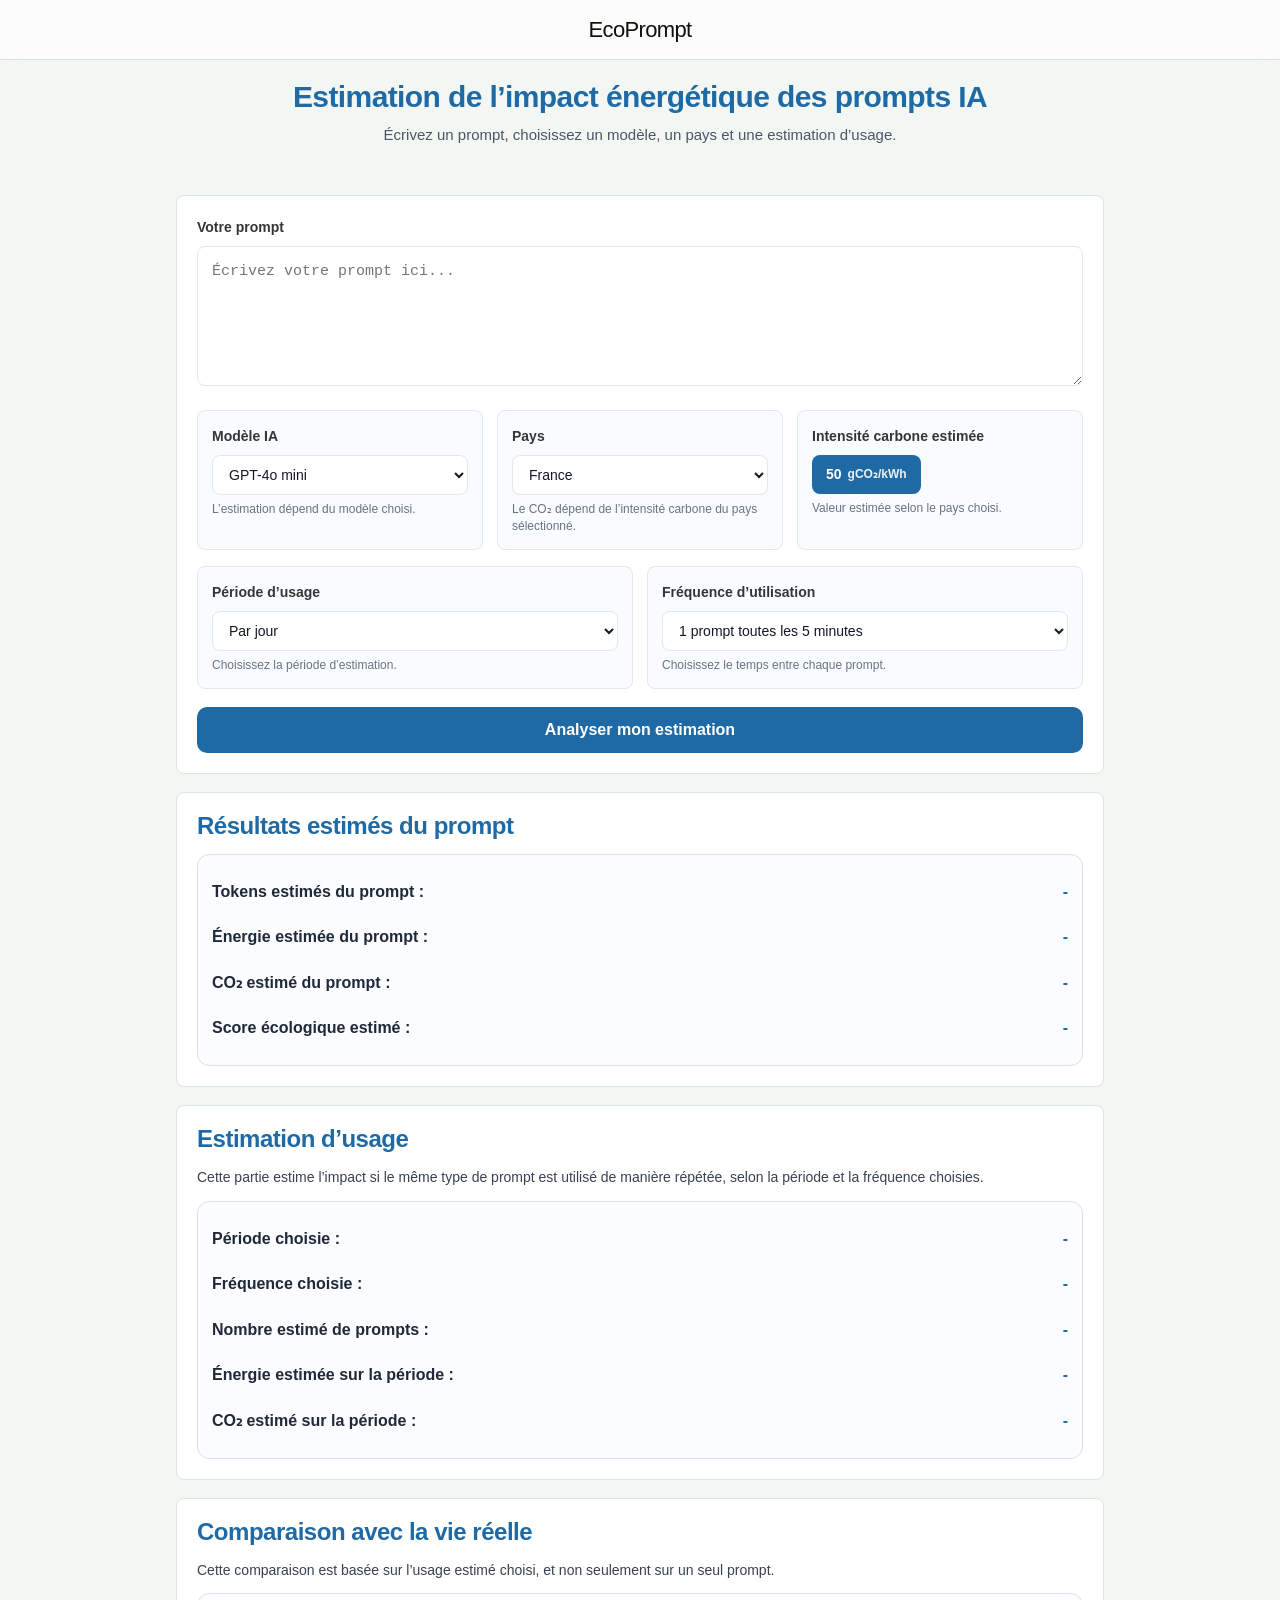
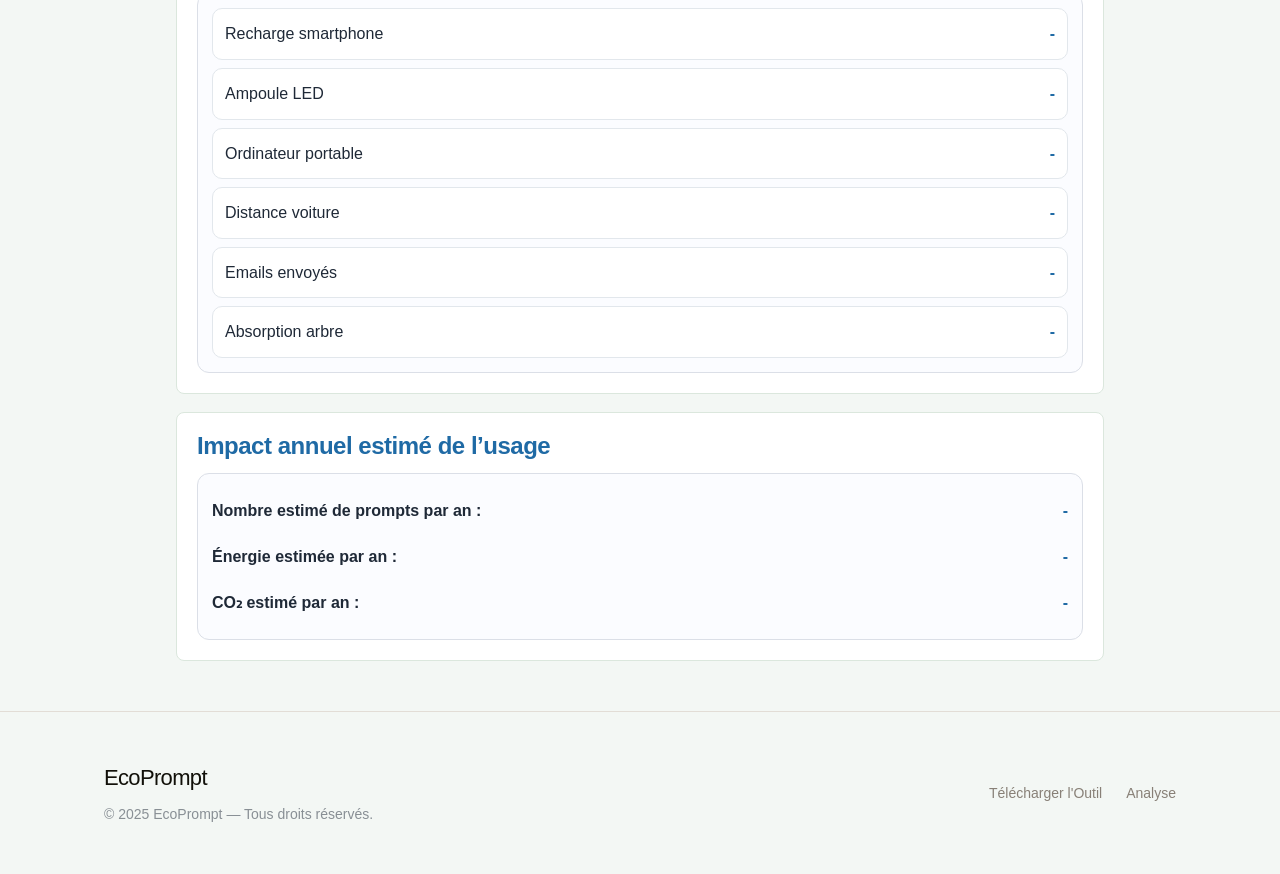
==== analyse.html @ bfe517c3 "Mise a jour complet des fichiers css html et js" ====
<!DOCTYPE html>
<html lang="fr">
 
<head>
    <meta charset="UTF-8">
    <meta name="viewport" content="width=device-width, initial-scale=1.0">
    <title>Estimation de l’impact énergétique des prompts IA</title>
    <link rel="stylesheet" href="css/variables.css">
    <link rel="stylesheet" href="css/layout.css">
    <link rel="stylesheet" href="css/index.css">
    <link rel="stylesheet" href="css/analyse.css">


</head>
 
<body>
  <nav>
      <a href="index.html" class="logo">EcoPrompt</a>
      
  </nav>
 
    <div class="page">
 
        <header class="header">
            <h1 class="title">Estimation de l’impact énergétique des prompts IA</h1>
            <p class="subtitle">
                Écrivez un prompt, choisissez un modèle, un pays et une estimation d’usage.            </p>
        </header>
 
        <!-- Formulaire -->
        <section class="card form-section">
 
            <label class="label" for="promptInput">Votre prompt</label>
            <textarea
                id="promptInput"
                class="prompt-input"
                placeholder="Écrivez votre prompt ici..."></textarea>
 
            <div class="controls">
 
                <div class="control">
                    <label class="label" for="modelSelect">Modèle IA</label>
                    <select id="modelSelect" class="select">
                        <option value="gpt-4o-mini" selected>GPT-4o mini</option>
                        <option value="gpt-4o">GPT-4o</option>
                        <option value="gpt-3.5">GPT-3.5</option>
                        <option value="llama3-8b">Llama 3 (8B)</option>
                        <option value="llama3-70b">Llama 3 (70B)</option>
                        <option value="mistral-7b">Mistral (7B)</option>
                    </select>
                    <p class="hint">L’estimation dépend du modèle choisi.</p>
                </div>
 
                <div class="control">
                    <label class="label" for="countrySelect">Pays</label>
                    <select id="countrySelect" class="select">
                        <option value="FR" selected>France</option>
                        <option value="DE">Allemagne</option>
                        <option value="ES">Espagne</option>
                    </select>
                    <p class="hint">Le CO₂ dépend de l’intensité carbone du pays sélectionné.</p>
                </div>
 
                <div class="control">
                    <label class="label">Intensité carbone estimée</label>
                    <div class="pill">
                        <span id="ciValue">-</span>
                        <span class="pill-unit">gCO₂/kWh</span>
                    </div>
                    <p class="hint">Valeur estimée selon le pays choisi.</p>
                </div>
 
            </div>
 
            <div class="usage-controls">
 
                <div class="control">
                    <label class="label" for="periodSelect">Période d’usage</label>
                    <select id="periodSelect" class="select">
                        <option value="day" selected>Par jour</option>
                        <option value="week">Par semaine</option>
                    </select>
                    <p class="hint">Choisissez la période d’estimation.</p>
                </div>
 
                <div class="control">
                    <label class="label" for="frequencySelect">Fréquence d’utilisation</label>
                    <select id="frequencySelect" class="select">
                        <option value="5" selected>1 prompt toutes les 5 minutes</option>
                        <option value="10">1 prompt toutes les 10 minutes</option>
                    </select>
                    <p class="hint">Choisissez le temps entre chaque prompt.</p>
                </div>
 
            </div>
 
            <button id="analyzeBtn" class="analyze-button">
                Analyser mon estimation
            </button>
 
        </section>
 
        <!-- Résultats du prompt -->
        <section class="card results-section">
            <h2 class="section-title">Résultats estimés du prompt</h2>
 
            <div class="result-box">
                <div class="result-item">
                    <span class="result-label">Tokens estimés du prompt :</span>
                    <span class="result-value" id="tokensIn">-</span>
                </div>
 
                <div class="result-item">
                    <span class="result-label">Énergie estimée du prompt :</span>
                    <span class="result-value" id="energy">-</span>
                </div>
 
                <div class="result-item">
                    <span class="result-label">CO₂ estimé du prompt :</span>
                    <span class="result-value" id="co2">-</span>
                </div>
 
                <div class="result-item">
                    <span class="result-label">Score écologique estimé :</span>
                    <span class="result-value" id="score">-</span>
                </div>
            </div>
        </section>
 
        <!-- Usage -->
        <section class="card usage-section">
            <h2 class="section-title">Estimation d’usage</h2>
 
            <p class="usage-text">
                Cette partie estime l’impact si le même type de prompt est utilisé de manière répétée,
                selon la période et la fréquence choisies.
            </p>
 
            <div class="usage-box">
                <div class="usage-item">
                    <span class="usage-label">Période choisie :</span>
                    <span class="usage-value" id="selectedPeriod">-</span>
                </div>
 
                <div class="usage-item">
                    <span class="usage-label">Fréquence choisie :</span>
                    <span class="usage-value" id="selectedFrequency">-</span>
                </div>
 
                <div class="usage-item">
                    <span class="usage-label">Nombre estimé de prompts :</span>
                    <span class="usage-value" id="estimatedPrompts">-</span>
                </div>
 
                <div class="usage-item">
                    <span class="usage-label">Énergie estimée sur la période :</span>
                    <span class="usage-value" id="usageEnergy">-</span>
                </div>
 
                <div class="usage-item">
                    <span class="usage-label">CO₂ estimé sur la période :</span>
                    <span class="usage-value" id="usageCo2">-</span>
                </div>
            </div>
        </section>
 
        <!-- Comparaison vie réelle basée sur l'usage -->
        <section class="card comparison-section">
            <h2 class="section-title">Comparaison avec la vie réelle</h2>
 
            <p class="usage-text">
                Cette comparaison est basée sur l’usage estimé choisi, et non seulement sur un seul prompt.
            </p>
 
            <div class="comparison-box">
                <div class="comparison-item">
                    <span>Recharge smartphone</span>
                    <span id="phone">-</span>
                </div>
 
                <div class="comparison-item">
                    <span>Ampoule LED</span>
                    <span id="bulb">-</span>
                </div>
 
                <div class="comparison-item">
                    <span>Ordinateur portable</span>
                    <span id="laptop">-</span>
                </div>
 
                <div class="comparison-item">
                    <span>Distance voiture</span>
                    <span id="car">-</span>
                </div>
 
                <div class="comparison-item">
                    <span>Emails envoyés</span>
                    <span id="email">-</span>
                </div>
 
                <div class="comparison-item">
                    <span>Absorption arbre</span>
                    <span id="tree">-</span>
                </div>
            </div>
        </section>
 
        <!-- Impact annuel -->
        <section class="card annual-section">
            <h2 class="section-title">Impact annuel estimé de l’usage</h2>
 
            <div class="annual-box">
                <div class="annual-item">
                    <span class="annual-label">Nombre estimé de prompts par an :</span>
                    <span class="annual-value" id="annualPrompts">-</span>
                </div>
 
                <div class="annual-item">
                    <span class="annual-label">Énergie estimée par an :</span>
                    <span class="annual-value" id="annualEnergy">-</span>
                </div>
 
                <div class="annual-item">
                    <span class="annual-label">CO₂ estimé par an :</span>
                    <span class="annual-value" id="annualCo2">-</span>
                </div>
            </div>
        </section>
 
    </div>
 
    <footer>
      <div class="conteneur">
        <div class="pied-interieur">
          <div>
            <a href="index.html" class="logo">EcoPrompt</a>
            <p class="copyright" style="margin-top: var(--esp-2)">© 2025 EcoPrompt — Tous droits réservés.</p>
          </div>
          <ul class="pied-liens">
            <li><a href="https://github.com/Neipee/adaptation-dynamique-de-mod-le-d-ia" target="_blank">Télécharger l'Outil</a></li>
            <li><a href="analyse.html">Analyse</a></li>
          </ul>
        </div>
      </div>
    </footer>
    <script src="app.js"></script>
</body>
</html>
---- css/variables.css ----
:root {
  /* Couleurs */
  --bleu : #1f6aa5;
  --blanc:       #ffffff;
  --gris-clair:  #f0ede8;
  --gris-bord:   #e2ddd6;
  --gris-texte:  #888077;
  --noir:        #111009;


  /* Typographie */
  --serif:  'Helvetica', sans-serif;
  --sans:   'Inter', system-ui, sans-serif;

  /* Tailles */
  --t-sm:   0.875rem;
  --t-base: 1rem;
  --t-lg:   1.125rem;
  --t-xl:   1.375rem;
  --t-2xl:  1.75rem;
  --t-3xl:  2.5rem;
  --t-hero: clamp(3rem, 6vw, 5.5rem);

  /* Espacement */
  --esp-1: 0.25rem;
  --esp-2: 0.5rem;
  --esp-3: 0.75rem;
  --esp-4: 1rem;
  --esp-6: 1.5rem;
  --esp-8: 2rem;
  --esp-12: 3rem;
  --esp-16: 4rem;
  --esp-24: 6rem;
  --esp-32: 8rem;

  /* Rayon */
  --r-sm:   6px;
  --r-md:   12px;
  --r-lg:   20px;
  --r-full: 9999px;

  /* Transitions */
  --vite:  200ms ease;
  --moyen: 350ms ease;
}
---- css/layout.css ----
/* layout.css */

*, *::before, *::after { box-sizing: border-box; margin: 0; padding: 0; }

html { scroll-behavior: smooth; -webkit-font-smoothing: antialiased; }

body {
  font-family: var(--sans);
  background: var(--blanc);
  color: var(--noir);
  line-height: 1.6;
  overflow-x: hidden;
}

::selection { background: var(--noir); color: var(--blanc); }

/* Conteneur */
.conteneur {
  max-width: 1120px;
  margin: 0 auto;
  padding: 0 var(--esp-6);
}

.conteneur--etroit { max-width: 720px; }

nav {
  user-select: none;
  position: fixed;
  top: 0; left: 0; right: 0;
  z-index: 100;
  height: 60px;
  display: flex;
  justify-content: center;
  align-items: center;
  background: rgba(255,255,255,0.64);
  backdrop-filter: blur(13px);
  border-bottom: 1px solid var(--gris-bord);
}

.logo {
  font-weight: 500;
  font-size: var(--t-xl);
  color: var(--noir);
  text-decoration: none;
  letter-spacing: -0.03em;
}


/* Boutons */
.btn {
  user-select: none;
  display: inline-flex;
  align-items: center;
  gap: var(--esp-2);
  padding: 0.55rem 1.25rem;
  border-radius: 5px;
  font-family: var(--sans);
  font-size: var(--t-sm);
  font-weight: 500;
  text-decoration: none;
  border: none;
  cursor: pointer;
  transition: all var(--vite);
  white-space: nowrap;
}

.btn-principal {
  background: var(--bleu );
  color: var(--blanc);
}

.btn-contour {
  background: transparent;
  color: var(--bleu);
  border: 1.5px solid var(--bleu);
}

.btn-lg { padding: 0.75rem 1.75rem; font-size: var(--t-base); }

/* Sections */
section { padding: var(--esp-16) 0; }

.entete-section {
  text-align: center;
  margin-bottom: var(--esp-8);
}

.etiquette {
  display: inline-block;
  font-size: 0.75rem;
  font-weight: 600;
  letter-spacing: 0.1em;
  text-transform: uppercase;
  color: var(--bleu);
  margin-bottom: var(--esp-4);
}

h1, h2, h3 {
  font-family: var(--serif);
  font-weight: 400;
  letter-spacing: -0.02em;
  line-height: 1.1;
  color: var(--noir);
}

h1 { font-size: var(--t-hero); }
h2 { font-size: var(--t-3xl); }
h3 { font-size: var(--t-2xl); }

.sous-titre {
  color: var(--gris-texte);
  font-size: var(--t-lg);
  max-width: 520px;
  margin: var(--esp-4) auto 0;
  line-height: 1.7;
}

/* Cartes */
.carte {
  border: 1px solid var(--noir);
  border-radius: var(--r-lg);
  padding: var(--esp-8);
  transition: border-color var(--vite);
}


/* Grilles */
.grille-2 { display: grid; grid-template-columns: repeat(2, 1fr); gap: var(--esp-6); }
.grille-3 { display: grid; grid-template-columns: repeat(3, 1fr); gap: var(--esp-6); }



/* Pied de page */
footer {
  border-top: 1px solid var(--gris-bord);
  padding: var(--esp-12) 0;
}

.pied-interieur {
  display: flex;
  align-items: center;
  justify-content: space-between;
  flex-wrap: wrap;
  gap: var(--esp-6);
}

.pied-liens {
  display: flex;
  gap: var(--esp-6);
  list-style: none;
}

.pied-liens a {
  font-size: var(--t-sm);
  color: var(--gris-texte);
  text-decoration: none;
  transition: color var(--vite);
}

.pied-liens a:hover { color: var(--noir); }

.copyright {
  font-size: var(--t-sm);
  opacity: 0.5;
}

/* Responsive */
@media (max-width: 768px) {
  .grille-2, .grille-3 { grid-template-columns: 1fr; }
  .liens-nav { display: none; }
  h2 { font-size: var(--t-2xl); }
}
---- css/index.css ----
.hero {
  min-height: 94vh;
  display: flex;
  align-items: center;
  padding-top: 60px;
  background: var(--blanc);
}

.hero h1 { 
  margin-bottom: var(--esp-6); }

.hero h1 em {
  color: var(--gris-texte); }

.hero p {
  font-size: var(--t-lg);
  color: var(--gris-texte);
  line-height: 1.75;
  margin-bottom: var(--esp-8);
}

.hero-actions .btn{
  margin-right: 1rem;
  margin-bottom: 0.5rem;
}

.grille-fonctions {
  display: grid;
  grid-template-columns: repeat(3, 1fr);
  gap: var(--esp-4);
}

@media (max-width: 900px) {
  .grille-fonctions { grid-template-columns: 1fr; }
}

.fonction-carte {
  border: 1px solid var(--gris-bord);
  border-radius: var(--r-md);
  padding: var(--esp-8);
  text-decoration: none;
  color: inherit;
  display: block;
}

.fonction-carte h3 {
  font-size: var(--t-xl);
  margin-bottom: var(--esp-3);
}

.fonction-carte p {
  font-size: var(--t-sm);
  color: var(--gris-texte);
  line-height: 1.7;
}

.fleche-carte {
  display: inline-block;
  margin-top: var(--esp-4);
  font-size: var(--t-sm);
  color: var(--bleu);
}

#telechargement {
  display: flex;
  justify-content: center;
  align-items: center;
  text-align: center;
}

/* Outil téléchargement */
.bloc-outil {
  padding: var(--esp-12);
  margin: var(--esp-12);
  display: flex;
  flex-direction: column;
  align-items: center;
}

.outil-info {
  display: flex;
  flex-direction: column;
  align-items: center;
}

.outil-info h2 {
  font-size: var(--t-2xl);
  margin-bottom: var(--esp-8);
  font-weight: 600;
}

.outil-info > p {
  color: var(--noir);
  font-size: var(--t-lg);
  margin-bottom: var(--esp-6);
}

/* Liste avec puces */
.outil-liste {
  list-style: none;
  margin-bottom: var(--esp-8);
}

.outil-liste li {
  font-size: var(--t-md);
  color: var(--noir);
  margin-bottom: var(--esp-2);
}

/* Bouton centré */
.outil-actions {
  display: flex;
  justify-content: center;
}

/* Astuces */
.grille-astuces {
  display: grid;
  grid-template-columns: repeat(2, 1fr);
  gap: var(--esp-4);
}

@media (max-width: 768px) {
  .grille-astuces { grid-template-columns: 1fr; }
}

.astuce {
  border: 1px solid var(--gris-bord);
  border-radius: var(--r-md);
  padding: var(--esp-6) var(--esp-8);
  display: flex;
  gap: var(--esp-6);
  transition: border-color var(--vite);
}

.astuce-num {
  font-size: 3rem;
  line-height: 1;
  color: var(--bleu);
  flex-shrink: 0;
  letter-spacing: -0.04em;
  user-select: none;
}

.astuce-cat {
  color: var(--bleu);
  font-size: 0.7rem;
  font-weight: 600;
  letter-spacing: 0.1em;
  text-transform: uppercase;
  margin-bottom: var(--esp-2);
}

.astuce h4 {
  font-family: var(--sans);
  font-size: var(--t-base);
  font-weight: 600;
  letter-spacing: 0;
  line-height: 1.3;
  margin-bottom: var(--esp-2);
}

.astuce p {
  font-size: var(--t-sm);
  color: var(--gris-texte);
  line-height: 1.7;
}

.code-inline {
  background: var(--gris-clair);
  border: 1px solid var(--gris-bord);
  border-radius: 4px;
  padding: 0.1rem 0.35rem;
  font-family: monospace;
  font-size: 0.8rem;
  color: var(--bleu);
}

/* CTA final */
.cta-final {
  text-align: center;
  padding: var(--esp-32) 0;
  border-top: 1px solid var(--gris-bord);
}

.cta-final h2 { margin-bottom: var(--esp-4); }
.cta-final p { color: var(--gris-texte); margin-bottom: var(--esp-8); }

.cta-actions {
  display: flex;
  justify-content: center;
  gap: var(--esp-3);
  flex-wrap: wrap;
}
---- css/analyse.css ----
* {
  margin: 0;
  padding: 0;
  box-sizing: border-box;
}
 
body {
  font-family: "Helvetica", sans-serif;
  background: #f3f7f4;
  color: #1f2937;
  min-height: 100vh;
}
 
.page {
  max-width: 960px;
  margin: 0 auto;
  padding: 32px 16px;
}
 
.header {
  text-align: center;
  margin: 3rem;
}
 
.title {
  font-size: 30px;
  font-weight: 800;
  color: #1f6aa5;
  margin-bottom: 10px;
}
 
.subtitle {
  max-width: 780px;
  margin: 0 auto;
  font-size: 15px;
  line-height: 1.6;
  color: #4b5563;
}
 
.card {
  background: #ffffff;
  border: 1px solid #dbe7dd;
  border-radius: 8px;
  padding: 20px;
  margin-bottom: 18px;
}
 
.section-title {
  font-size: 24px;
  font-weight: 800;
  color: #1f6aa5;
  margin-bottom: 14px;
}
 
.label {
  display: block;
  font-size: 14px;
  font-weight: 700;
  color: #353535;
  margin-bottom: 8px;
}
 
.hint {
  font-size: 12px;
  color: #6b7280;
  margin-top: 6px;
  line-height: 1.4;
}
 
.prompt-input {
  width: 100%;
  min-height: 140px;
  padding: 14px;
  border: 1px solid #e2e7ec;
  border-radius: 8px;
  resize: vertical;
  font-size: 15px;
  line-height: 1.5;
  color: #111827;
}
 
.prompt-input:focus,
.select:focus {
  outline: none;
}
 
.controls,
.usage-controls {
  display: grid;
  gap: 14px;
  margin-top: 16px;
}
 
.controls {
  grid-template-columns: repeat(3, 1fr);
}
 
.usage-controls {
  grid-template-columns: repeat(2, 1fr);
}
 
.control {
  background: #f8fbff;
  border: 1px solid #e2e7ec;
  border-radius: 8px;
  padding: 14px;
}
 
.select {
  width: 100%;
  padding: 10px 12px;
  border: 1px solid #e2e7ec;
  border-radius: 8px;
  background: #ffffff;
  font-size: 14px;
  color: #111827;
}
 
.pill {
  display: inline-flex;
  align-items: center;
  gap: 6px;
  background: #1f6aa5;
  color: #ffffff;
  padding: 8px 14px;
  border-radius: 8px;
  font-weight: 700;
  font-size: 14px;
}
 
.pill-unit {
  font-size: 12px;
  opacity: 0.9;
}
 
.analyze-button {
  margin-top: 18px;
  width: 100%;
  border: none;
  border-radius: 10px;
  padding: 14px;
  background: #1f6aa5;
  color: #ffffff;
  font-size: 16px;
  font-weight: 800;
  cursor: pointer;
}

 
.result-box,
.usage-box,
.comparison-box,
.annual-box {
  background: #fbfcff;
  border: 1px solid #dbdfe7;
  border-radius: 12px;
  padding: 14px;
}
 
.result-item,
.usage-item,
.comparison-item,
.annual-item {
  display: flex;
  justify-content: space-between;
  align-items: flex-start;
  gap: 16px;
  padding: 10px 0;
}
 
.result-label,
.usage-label,
.annual-label {
  font-weight: 600;
  color: #1f2937;
}
 
.result-value,
.usage-value,
.annual-value {
  font-weight: 800;
  color: #1f6aa5;
}
 
.comparison-item {
  padding: 12px;
  margin-bottom: 8px;
  background: #ffffff;
  border: 1px solid #e2e7ec;
  border-radius: 10px;
}
 
.comparison-item:last-child {
  margin-bottom: 0;
}
 
.comparison-item span:last-child {
  font-weight: 800;
  color: #1f6aa5;
}
 
.usage-text,
.method-text {
  font-size: 14px;
  color: #374151;
  line-height: 1.6;
  margin-bottom: 12px;
}
 
.method-list {
  margin-left: 18px;
  margin-top: 8px;
  margin-bottom: 12px;
}
 
.method-list li {
  margin-bottom: 6px;
  line-height: 1.5;
  color: #374151;
  font-size: 14px;
}
 
@media (max-width: 820px) {
  .controls,
  .usage-controls {
    grid-template-columns: 1fr;
  }
}
 
@media (max-width: 560px) {
  .title {
    font-size: 24px;
  }
 
  .section-title {
    font-size: 20px;
  }
 
  .result-item,
  .usage-item,
  .comparison-item,
  .annual-item {
    flex-direction: column;
    align-items: flex-start;
  }
}
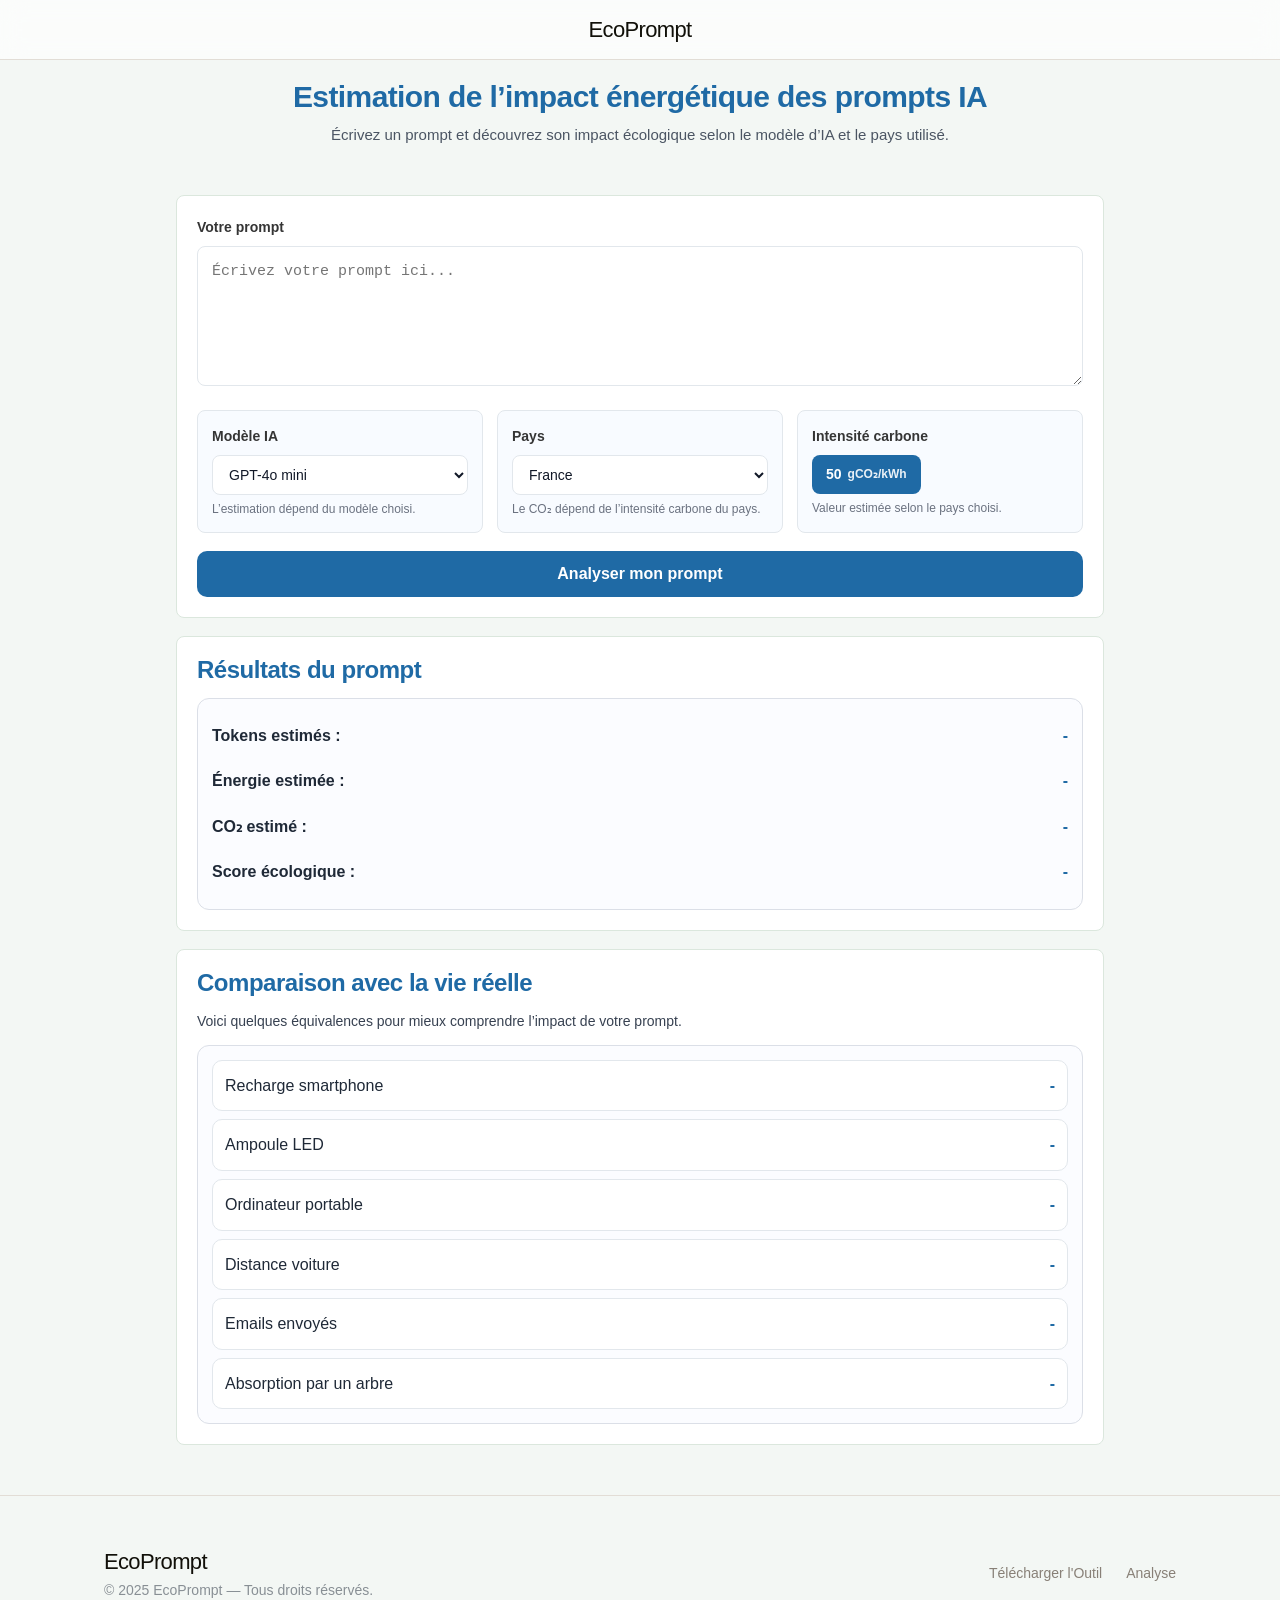
==== commit 4ac91c98: "Mise a jour du javascript" ====
--- a/analyse.html
+++ b/analyse.html
@@ -1,248 +1,233 @@
 <!DOCTYPE html>
 <html lang="fr">
- 
+
 <head>
-    <meta charset="UTF-8">
-    <meta name="viewport" content="width=device-width, initial-scale=1.0">
-    <title>Estimation de l’impact énergétique des prompts IA</title>
-    <link rel="stylesheet" href="css/variables.css">
-    <link rel="stylesheet" href="css/layout.css">
-    <link rel="stylesheet" href="css/index.css">
-    <link rel="stylesheet" href="css/analyse.css">
-
+
+<meta charset="UTF-8">
+<meta name="viewport" content="width=device-width, initial-scale=1.0">
+
+<title>Estimation de l’impact énergétique des prompts IA</title>
+
+<link rel="stylesheet" href="css/variables.css">
+<link rel="stylesheet" href="css/layout.css">
+<link rel="stylesheet" href="css/index.css">
+<link rel="stylesheet" href="css/analyse.css">
 
 </head>
- 
+
 <body>
-  <nav>
-      <a href="index.html" class="logo">EcoPrompt</a>
-      
-  </nav>
- 
-    <div class="page">
- 
-        <header class="header">
-            <h1 class="title">Estimation de l’impact énergétique des prompts IA</h1>
-            <p class="subtitle">
-                Écrivez un prompt, choisissez un modèle, un pays et une estimation d’usage.            </p>
-        </header>
- 
-        <!-- Formulaire -->
-        <section class="card form-section">
- 
-            <label class="label" for="promptInput">Votre prompt</label>
-            <textarea
-                id="promptInput"
-                class="prompt-input"
-                placeholder="Écrivez votre prompt ici..."></textarea>
- 
-            <div class="controls">
- 
-                <div class="control">
-                    <label class="label" for="modelSelect">Modèle IA</label>
-                    <select id="modelSelect" class="select">
-                        <option value="gpt-4o-mini" selected>GPT-4o mini</option>
-                        <option value="gpt-4o">GPT-4o</option>
-                        <option value="gpt-3.5">GPT-3.5</option>
-                        <option value="llama3-8b">Llama 3 (8B)</option>
-                        <option value="llama3-70b">Llama 3 (70B)</option>
-                        <option value="mistral-7b">Mistral (7B)</option>
-                    </select>
-                    <p class="hint">L’estimation dépend du modèle choisi.</p>
-                </div>
- 
-                <div class="control">
-                    <label class="label" for="countrySelect">Pays</label>
-                    <select id="countrySelect" class="select">
-                        <option value="FR" selected>France</option>
-                        <option value="DE">Allemagne</option>
-                        <option value="ES">Espagne</option>
-                    </select>
-                    <p class="hint">Le CO₂ dépend de l’intensité carbone du pays sélectionné.</p>
-                </div>
- 
-                <div class="control">
-                    <label class="label">Intensité carbone estimée</label>
-                    <div class="pill">
-                        <span id="ciValue">-</span>
-                        <span class="pill-unit">gCO₂/kWh</span>
-                    </div>
-                    <p class="hint">Valeur estimée selon le pays choisi.</p>
-                </div>
- 
-            </div>
- 
-            <div class="usage-controls">
- 
-                <div class="control">
-                    <label class="label" for="periodSelect">Période d’usage</label>
-                    <select id="periodSelect" class="select">
-                        <option value="day" selected>Par jour</option>
-                        <option value="week">Par semaine</option>
-                    </select>
-                    <p class="hint">Choisissez la période d’estimation.</p>
-                </div>
- 
-                <div class="control">
-                    <label class="label" for="frequencySelect">Fréquence d’utilisation</label>
-                    <select id="frequencySelect" class="select">
-                        <option value="5" selected>1 prompt toutes les 5 minutes</option>
-                        <option value="10">1 prompt toutes les 10 minutes</option>
-                    </select>
-                    <p class="hint">Choisissez le temps entre chaque prompt.</p>
-                </div>
- 
-            </div>
- 
-            <button id="analyzeBtn" class="analyze-button">
-                Analyser mon estimation
-            </button>
- 
-        </section>
- 
-        <!-- Résultats du prompt -->
-        <section class="card results-section">
-            <h2 class="section-title">Résultats estimés du prompt</h2>
- 
-            <div class="result-box">
-                <div class="result-item">
-                    <span class="result-label">Tokens estimés du prompt :</span>
-                    <span class="result-value" id="tokensIn">-</span>
-                </div>
- 
-                <div class="result-item">
-                    <span class="result-label">Énergie estimée du prompt :</span>
-                    <span class="result-value" id="energy">-</span>
-                </div>
- 
-                <div class="result-item">
-                    <span class="result-label">CO₂ estimé du prompt :</span>
-                    <span class="result-value" id="co2">-</span>
-                </div>
- 
-                <div class="result-item">
-                    <span class="result-label">Score écologique estimé :</span>
-                    <span class="result-value" id="score">-</span>
-                </div>
-            </div>
-        </section>
- 
-        <!-- Usage -->
-        <section class="card usage-section">
-            <h2 class="section-title">Estimation d’usage</h2>
- 
-            <p class="usage-text">
-                Cette partie estime l’impact si le même type de prompt est utilisé de manière répétée,
-                selon la période et la fréquence choisies.
-            </p>
- 
-            <div class="usage-box">
-                <div class="usage-item">
-                    <span class="usage-label">Période choisie :</span>
-                    <span class="usage-value" id="selectedPeriod">-</span>
-                </div>
- 
-                <div class="usage-item">
-                    <span class="usage-label">Fréquence choisie :</span>
-                    <span class="usage-value" id="selectedFrequency">-</span>
-                </div>
- 
-                <div class="usage-item">
-                    <span class="usage-label">Nombre estimé de prompts :</span>
-                    <span class="usage-value" id="estimatedPrompts">-</span>
-                </div>
- 
-                <div class="usage-item">
-                    <span class="usage-label">Énergie estimée sur la période :</span>
-                    <span class="usage-value" id="usageEnergy">-</span>
-                </div>
- 
-                <div class="usage-item">
-                    <span class="usage-label">CO₂ estimé sur la période :</span>
-                    <span class="usage-value" id="usageCo2">-</span>
-                </div>
-            </div>
-        </section>
- 
-        <!-- Comparaison vie réelle basée sur l'usage -->
-        <section class="card comparison-section">
-            <h2 class="section-title">Comparaison avec la vie réelle</h2>
- 
-            <p class="usage-text">
-                Cette comparaison est basée sur l’usage estimé choisi, et non seulement sur un seul prompt.
-            </p>
- 
-            <div class="comparison-box">
-                <div class="comparison-item">
-                    <span>Recharge smartphone</span>
-                    <span id="phone">-</span>
-                </div>
- 
-                <div class="comparison-item">
-                    <span>Ampoule LED</span>
-                    <span id="bulb">-</span>
-                </div>
- 
-                <div class="comparison-item">
-                    <span>Ordinateur portable</span>
-                    <span id="laptop">-</span>
-                </div>
- 
-                <div class="comparison-item">
-                    <span>Distance voiture</span>
-                    <span id="car">-</span>
-                </div>
- 
-                <div class="comparison-item">
-                    <span>Emails envoyés</span>
-                    <span id="email">-</span>
-                </div>
- 
-                <div class="comparison-item">
-                    <span>Absorption arbre</span>
-                    <span id="tree">-</span>
-                </div>
-            </div>
-        </section>
- 
-        <!-- Impact annuel -->
-        <section class="card annual-section">
-            <h2 class="section-title">Impact annuel estimé de l’usage</h2>
- 
-            <div class="annual-box">
-                <div class="annual-item">
-                    <span class="annual-label">Nombre estimé de prompts par an :</span>
-                    <span class="annual-value" id="annualPrompts">-</span>
-                </div>
- 
-                <div class="annual-item">
-                    <span class="annual-label">Énergie estimée par an :</span>
-                    <span class="annual-value" id="annualEnergy">-</span>
-                </div>
- 
-                <div class="annual-item">
-                    <span class="annual-label">CO₂ estimé par an :</span>
-                    <span class="annual-value" id="annualCo2">-</span>
-                </div>
-            </div>
-        </section>
- 
-    </div>
- 
-    <footer>
-      <div class="conteneur">
-        <div class="pied-interieur">
-          <div>
-            <a href="index.html" class="logo">EcoPrompt</a>
-            <p class="copyright" style="margin-top: var(--esp-2)">© 2025 EcoPrompt — Tous droits réservés.</p>
-          </div>
-          <ul class="pied-liens">
-            <li><a href="https://github.com/Neipee/adaptation-dynamique-de-mod-le-d-ia" target="_blank">Télécharger l'Outil</a></li>
-            <li><a href="analyse.html">Analyse</a></li>
-          </ul>
-        </div>
-      </div>
-    </footer>
-    <script src="app.js"></script>
+
+<nav>
+<a href="index.html" class="logo">EcoPrompt</a>
+</nav>
+
+<div class="page">
+
+<header class="header">
+
+<h1 class="title">
+Estimation de l’impact énergétique des prompts IA
+</h1>
+
+<p class="subtitle">
+Écrivez un prompt et découvrez son impact écologique selon le modèle d’IA et le pays utilisé.
+</p>
+
+</header>
+
+<section class="card form-section">
+
+<label class="label">Votre prompt</label>
+
+<textarea
+id="promptInput"
+class="prompt-input"
+placeholder="Écrivez votre prompt ici...">
+</textarea>
+
+<div class="controls">
+
+<div class="control">
+
+<label class="label">Modèle IA</label>
+
+<select id="modelSelect" class="select">
+
+<option value="gpt-4o-mini" selected>GPT-4o mini</option>
+<option value="gpt-4o">GPT-4o</option>
+<option value="gpt-3.5">GPT-3.5</option>
+<option value="llama3-8b">Llama 3 (8B)</option>
+<option value="llama3-70b">Llama 3 (70B)</option>
+<option value="mistral-7b">Mistral (7B)</option>
+
+</select>
+
+<p class="hint">
+L’estimation dépend du modèle choisi.
+</p>
+
+</div>
+
+<div class="control">
+
+<label class="label">Pays</label>
+
+<select id="countrySelect" class="select">
+
+<option value="FR" selected>France</option>
+<option value="DE">Allemagne</option>
+<option value="ES">Espagne</option>
+
+</select>
+
+<p class="hint">
+Le CO₂ dépend de l’intensité carbone du pays.
+</p>
+
+</div>
+
+<div class="control">
+
+<label class="label">Intensité carbone</label>
+
+<div class="pill">
+
+<span id="ciValue">-</span>
+<span class="pill-unit">gCO₂/kWh</span>
+
+</div>
+
+<p class="hint">
+Valeur estimée selon le pays choisi.
+</p>
+
+</div>
+
+</div>
+
+<button id="analyzeBtn" class="analyze-button">
+Analyser mon prompt
+</button>
+
+</section>
+
+<section class="card results-section">
+
+<h2 class="section-title">
+Résultats du prompt
+</h2>
+
+<div class="result-box">
+
+<div class="result-item">
+<span class="result-label">Tokens estimés :</span>
+<span class="result-value" id="tokensIn">-</span>
+</div>
+
+<div class="result-item">
+<span class="result-label">Énergie estimée :</span>
+<span class="result-value" id="energy">-</span>
+</div>
+
+<div class="result-item">
+<span class="result-label">CO₂ estimé :</span>
+<span class="result-value" id="co2">-</span>
+</div>
+
+<div class="result-item">
+<span class="result-label">Score écologique :</span>
+<span class="result-value" id="score">-</span>
+</div>
+
+</div>
+
+</section>
+
+<section class="card comparison-section">
+
+<h2 class="section-title">
+Comparaison avec la vie réelle
+</h2>
+
+<p class="usage-text">
+Voici quelques équivalences pour mieux comprendre l’impact de votre prompt.
+</p>
+
+<div class="comparison-box">
+
+<div class="comparison-item">
+<span>Recharge smartphone</span>
+<span id="phone">-</span>
+</div>
+
+<div class="comparison-item">
+<span>Ampoule LED</span>
+<span id="bulb">-</span>
+</div>
+
+<div class="comparison-item">
+<span>Ordinateur portable</span>
+<span id="laptop">-</span>
+</div>
+
+<div class="comparison-item">
+<span>Distance voiture</span>
+<span id="car">-</span>
+</div>
+
+<div class="comparison-item">
+<span>Emails envoyés</span>
+<span id="email">-</span>
+</div>
+
+<div class="comparison-item">
+<span>Absorption par un arbre</span>
+<span id="tree">-</span>
+</div>
+
+</div>
+
+</section>
+
+</div>
+
+<footer>
+
+<div class="conteneur">
+
+<div class="pied-interieur">
+
+<div>
+
+<a href="index.html" class="logo">EcoPrompt</a>
+
+<p class="copyright">
+© 2025 EcoPrompt — Tous droits réservés.
+</p>
+
+</div>
+
+<ul class="pied-liens">
+
+<li>
+<a href="https://github.com/Neipee/adaptation-dynamique-de-mod-le-d-ia" target="_blank">
+Télécharger l'Outil
+</a>
+</li>
+
+<li>
+<a href="analyse.html">Analyse</a>
+</li>
+
+</ul>
+
+</div>
+
+</div>
+
+</footer>
+
+<script src="app.js"></script>
+
 </body>
 </html>
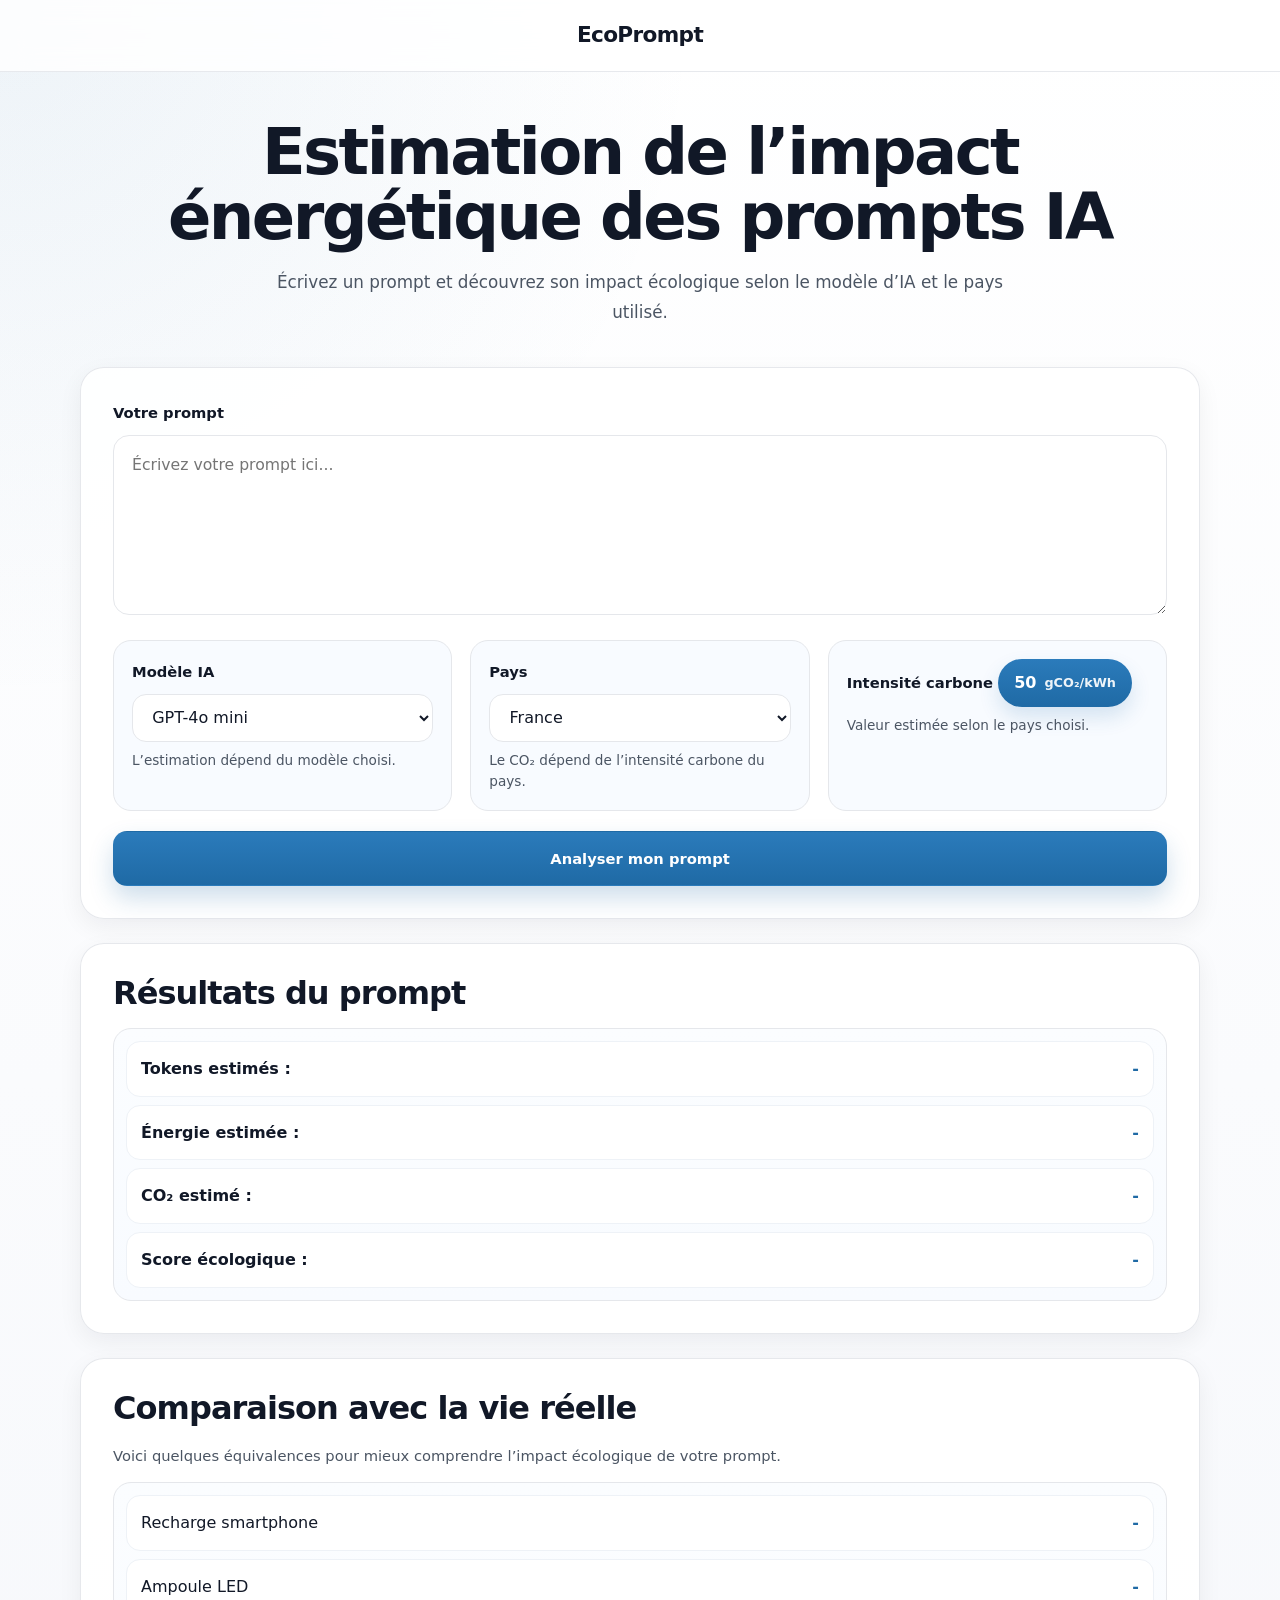
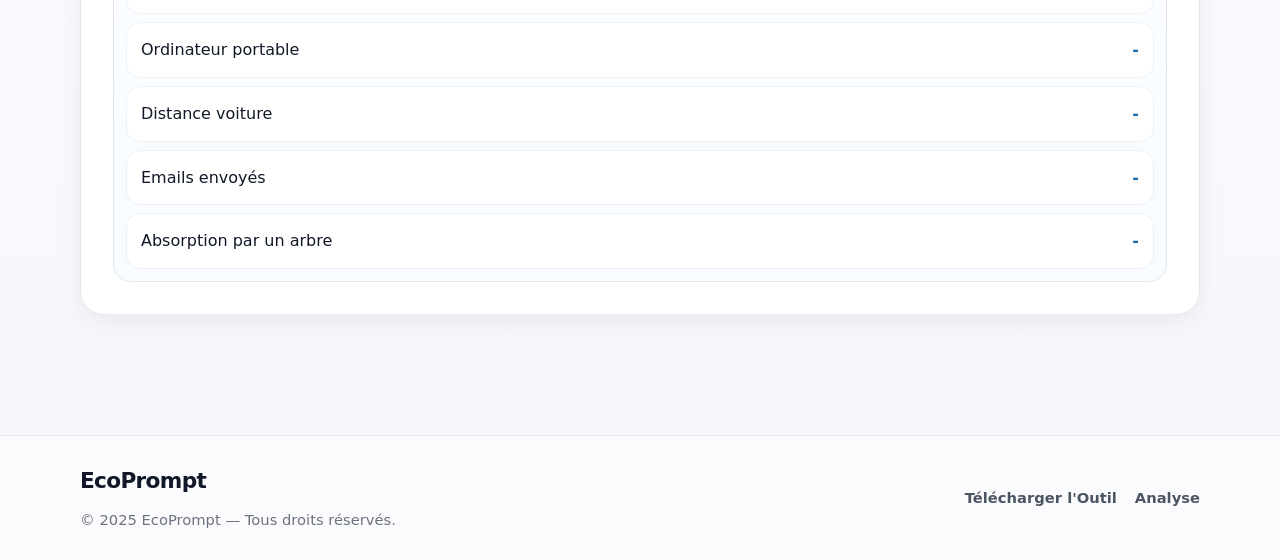
==== commit 7141a215: "Refactor site: HTML propre + CSS unique moderne + correction JS" ====
--- a/analyse.html
+++ b/analyse.html
@@ -3,231 +3,414 @@
 
 <head>
 
-<meta charset="UTF-8">
-<meta name="viewport" content="width=device-width, initial-scale=1.0">
-
-<title>Estimation de l’impact énergétique des prompts IA</title>
-
-<link rel="stylesheet" href="css/variables.css">
-<link rel="stylesheet" href="css/layout.css">
-<link rel="stylesheet" href="css/index.css">
-<link rel="stylesheet" href="css/analyse.css">
+    <meta charset="UTF-8">
+    <meta name="viewport" content="width=device-width, initial-scale=1.0">
+
+    <title>Analyse énergétique des prompts IA</title>
+
+    <link rel="stylesheet" href="css/style.css">
 
 </head>
 
 <body>
 
-<nav>
-<a href="index.html" class="logo">EcoPrompt</a>
-</nav>
-
-<div class="page">
-
-<header class="header">
-
-<h1 class="title">
-Estimation de l’impact énergétique des prompts IA
-</h1>
-
-<p class="subtitle">
-Écrivez un prompt et découvrez son impact écologique selon le modèle d’IA et le pays utilisé.
-</p>
-
-</header>
-
-<section class="card form-section">
-
-<label class="label">Votre prompt</label>
-
-<textarea
-id="promptInput"
-class="prompt-input"
-placeholder="Écrivez votre prompt ici...">
+
+    <!-- NAVBAR -->
+
+    <nav>
+        <a href="index.html" class="logo">EcoPrompt</a>
+    </nav>
+
+
+
+    <!-- PAGE -->
+
+    <div class="page">
+
+        <header class="header">
+
+            <h1 class="title">
+                Estimation de l’impact énergétique des prompts IA
+            </h1>
+
+            <p class="subtitle">
+                Écrivez un prompt et découvrez son impact écologique selon le modèle d’IA et le pays utilisé.
+            </p>
+
+        </header>
+
+
+
+        <!-- FORMULAIRE -->
+
+        <section class="card form-section">
+
+            <label class="label">
+                Votre prompt
+            </label>
+
+            <textarea id="promptInput" class="prompt-input" placeholder="Écrivez votre prompt ici...">
 </textarea>
 
-<div class="controls">
-
-<div class="control">
-
-<label class="label">Modèle IA</label>
-
-<select id="modelSelect" class="select">
-
-<option value="gpt-4o-mini" selected>GPT-4o mini</option>
-<option value="gpt-4o">GPT-4o</option>
-<option value="gpt-3.5">GPT-3.5</option>
-<option value="llama3-8b">Llama 3 (8B)</option>
-<option value="llama3-70b">Llama 3 (70B)</option>
-<option value="mistral-7b">Mistral (7B)</option>
-
-</select>
-
-<p class="hint">
-L’estimation dépend du modèle choisi.
-</p>
-
-</div>
-
-<div class="control">
-
-<label class="label">Pays</label>
-
-<select id="countrySelect" class="select">
-
-<option value="FR" selected>France</option>
-<option value="DE">Allemagne</option>
-<option value="ES">Espagne</option>
-
-</select>
-
-<p class="hint">
-Le CO₂ dépend de l’intensité carbone du pays.
-</p>
-
-</div>
-
-<div class="control">
-
-<label class="label">Intensité carbone</label>
-
-<div class="pill">
-
-<span id="ciValue">-</span>
-<span class="pill-unit">gCO₂/kWh</span>
-
-</div>
-
-<p class="hint">
-Valeur estimée selon le pays choisi.
-</p>
-
-</div>
-
-</div>
-
-<button id="analyzeBtn" class="analyze-button">
-Analyser mon prompt
-</button>
-
-</section>
-
-<section class="card results-section">
-
-<h2 class="section-title">
-Résultats du prompt
-</h2>
-
-<div class="result-box">
-
-<div class="result-item">
-<span class="result-label">Tokens estimés :</span>
-<span class="result-value" id="tokensIn">-</span>
-</div>
-
-<div class="result-item">
-<span class="result-label">Énergie estimée :</span>
-<span class="result-value" id="energy">-</span>
-</div>
-
-<div class="result-item">
-<span class="result-label">CO₂ estimé :</span>
-<span class="result-value" id="co2">-</span>
-</div>
-
-<div class="result-item">
-<span class="result-label">Score écologique :</span>
-<span class="result-value" id="score">-</span>
-</div>
-
-</div>
-
-</section>
-
-<section class="card comparison-section">
-
-<h2 class="section-title">
-Comparaison avec la vie réelle
-</h2>
-
-<p class="usage-text">
-Voici quelques équivalences pour mieux comprendre l’impact de votre prompt.
-</p>
-
-<div class="comparison-box">
-
-<div class="comparison-item">
-<span>Recharge smartphone</span>
-<span id="phone">-</span>
-</div>
-
-<div class="comparison-item">
-<span>Ampoule LED</span>
-<span id="bulb">-</span>
-</div>
-
-<div class="comparison-item">
-<span>Ordinateur portable</span>
-<span id="laptop">-</span>
-</div>
-
-<div class="comparison-item">
-<span>Distance voiture</span>
-<span id="car">-</span>
-</div>
-
-<div class="comparison-item">
-<span>Emails envoyés</span>
-<span id="email">-</span>
-</div>
-
-<div class="comparison-item">
-<span>Absorption par un arbre</span>
-<span id="tree">-</span>
-</div>
-
-</div>
-
-</section>
-
-</div>
-
-<footer>
-
-<div class="conteneur">
-
-<div class="pied-interieur">
-
-<div>
-
-<a href="index.html" class="logo">EcoPrompt</a>
-
-<p class="copyright">
-© 2025 EcoPrompt — Tous droits réservés.
-</p>
-
-</div>
-
-<ul class="pied-liens">
-
-<li>
-<a href="https://github.com/Neipee/adaptation-dynamique-de-mod-le-d-ia" target="_blank">
-Télécharger l'Outil
-</a>
-</li>
-
-<li>
-<a href="analyse.html">Analyse</a>
-</li>
-
-</ul>
-
-</div>
-
-</div>
-
-</footer>
-
-<script src="app.js"></script>
+
+
+            <div class="controls">
+
+
+                <div class="control">
+
+                    <label class="label">
+                        Modèle IA
+                    </label>
+
+                    <select id="modelSelect" class="select">
+
+                        <option value="gpt-4o-mini" selected>
+                            GPT-4o mini
+                        </option>
+
+                        <option value="gpt-4o">
+                            GPT-4o
+                        </option>
+
+                        <option value="gpt-3.5">
+                            GPT-3.5
+                        </option>
+
+                        <option value="llama3-8b">
+                            Llama 3 (8B)
+                        </option>
+
+                        <option value="llama3-70b">
+                            Llama 3 (70B)
+                        </option>
+
+                        <option value="mistral-7b">
+                            Mistral (7B)
+                        </option>
+
+                    </select>
+
+                    <p class="hint">
+                        L’estimation dépend du modèle choisi.
+                    </p>
+
+                </div>
+
+
+
+                <div class="control">
+
+                    <label class="label">
+                        Pays
+                    </label>
+
+                    <select id="countrySelect" class="select">
+
+                        <option value="FR" selected>
+                            France
+                        </option>
+
+                        <option value="DE">
+                            Allemagne
+                        </option>
+
+                        <option value="ES">
+                            Espagne
+                        </option>
+
+                    </select>
+
+                    <p class="hint">
+                        Le CO₂ dépend de l’intensité carbone du pays.
+                    </p>
+
+                </div>
+
+
+
+                <div class="control">
+
+                    <label class="label">
+                        Intensité carbone
+                    </label>
+
+                    <div class="pill">
+
+                        <span id="ciValue">-</span>
+
+                        <span class="pill-unit">
+                            gCO₂/kWh
+                        </span>
+
+                    </div>
+
+                    <p class="hint">
+                        Valeur estimée selon le pays choisi.
+                    </p>
+
+                </div>
+
+
+            </div>
+
+
+
+            <button id="analyzeBtn" class="analyze-button">
+
+                Analyser mon prompt
+
+            </button>
+
+        </section>
+
+
+
+
+        <!-- RESULTATS -->
+
+        <section class="card results-section">
+
+            <h2 class="section-title">
+                Résultats du prompt
+            </h2>
+
+
+            <div class="result-box">
+
+
+                <div class="result-item">
+
+                    <span class="result-label">
+                        Tokens estimés :
+                    </span>
+
+                    <span class="result-value" id="tokensIn">
+
+                        -
+
+                    </span>
+
+                </div>
+
+
+
+                <div class="result-item">
+
+                    <span class="result-label">
+                        Énergie estimée :
+                    </span>
+
+                    <span class="result-value" id="energy">
+
+                        -
+
+                    </span>
+
+                </div>
+
+
+
+                <div class="result-item">
+
+                    <span class="result-label">
+                        CO₂ estimé :
+                    </span>
+
+                    <span class="result-value" id="co2">
+
+                        -
+
+                    </span>
+
+                </div>
+
+
+
+                <div class="result-item">
+
+                    <span class="result-label">
+                        Score écologique :
+                    </span>
+
+                    <span class="result-value" id="score">
+
+                        -
+
+                    </span>
+
+                </div>
+
+
+            </div>
+
+        </section>
+
+
+
+
+        <!-- COMPARAISONS -->
+
+        <section class="card comparison-section">
+
+            <h2 class="section-title">
+                Comparaison avec la vie réelle
+            </h2>
+
+
+            <p class="usage-text">
+                Voici quelques équivalences pour mieux comprendre l’impact écologique de votre prompt.
+            </p>
+
+
+            <div class="comparison-box">
+
+
+                <div class="comparison-item">
+
+                    <span>
+                        Recharge smartphone
+                    </span>
+
+                    <span id="phone">
+                        -
+                    </span>
+
+                </div>
+
+
+
+                <div class="comparison-item">
+
+                    <span>
+                        Ampoule LED
+                    </span>
+
+                    <span id="bulb">
+                        -
+                    </span>
+
+                </div>
+
+
+
+                <div class="comparison-item">
+
+                    <span>
+                        Ordinateur portable
+                    </span>
+
+                    <span id="laptop">
+                        -
+                    </span>
+
+                </div>
+
+
+
+                <div class="comparison-item">
+
+                    <span>
+                        Distance voiture
+                    </span>
+
+                    <span id="car">
+                        -
+                    </span>
+
+                </div>
+
+
+
+                <div class="comparison-item">
+
+                    <span>
+                        Emails envoyés
+                    </span>
+
+                    <span id="email">
+                        -
+                    </span>
+
+                </div>
+
+
+
+                <div class="comparison-item">
+
+                    <span>
+                        Absorption par un arbre
+                    </span>
+
+                    <span id="tree">
+                        -
+                    </span>
+
+                </div>
+
+
+            </div>
+
+        </section>
+
+    </div>
+
+
+
+
+    <!-- FOOTER -->
+
+    <footer>
+
+        <div class="conteneur">
+
+            <div class="pied-interieur">
+
+                <div>
+
+                    <a href="index.html" class="logo">
+                        EcoPrompt
+                    </a>
+
+                    <p class="copyright">
+                        © 2025 EcoPrompt — Tous droits réservés.
+                    </p>
+
+                </div>
+
+
+                <ul class="pied-liens">
+
+                    <li>
+
+                        <a href="https://github.com/Neipee/adaptation-dynamique-de-mod-le-d-ia" target="_blank">
+
+                            Télécharger l'Outil
+
+                        </a>
+
+                    </li>
+
+
+                    <li>
+                        <a href="analyse.html">
+                            Analyse
+                        </a>
+                    </li>
+
+
+                </ul>
+
+            </div>
+
+        </div>
+
+    </footer>
+
+
+
+    <script src="app.js"></script>
 
 </body>
+
 </html>
--- a/css/style.css
+++ b/css/style.css
@@ -0,0 +1,818 @@
+:root {
+    --bg: #f5f7fb;
+    --surface: #ffffff;
+    --surface-soft: #f8fbff;
+    --text: #111827;
+    --text-soft: #4b5563;
+    --text-muted: #6b7280;
+    --border: #e5e7eb;
+    --primary: #1f6aa5;
+    --primary-dark: #174f7b;
+    --primary-soft: #eaf4fb;
+    --success: #1f9d55;
+    --shadow-sm: 0 8px 24px rgba(15, 23, 42, 0.06);
+    --shadow-md: 0 18px 50px rgba(15, 23, 42, 0.10);
+
+    --radius-sm: 10px;
+    --radius-md: 16px;
+    --radius-lg: 24px;
+    --radius-pill: 999px;
+
+    --container: 1120px;
+
+    --space-1: 0.25rem;
+    --space-2: 0.5rem;
+    --space-3: 0.75rem;
+    --space-4: 1rem;
+    --space-5: 1.25rem;
+    --space-6: 1.5rem;
+    --space-8: 2rem;
+    --space-10: 2.5rem;
+    --space-12: 3rem;
+    --space-16: 4rem;
+    --space-20: 5rem;
+    --space-24: 6rem;
+
+    --font-sans: Inter, system-ui, -apple-system, BlinkMacSystemFont, "Segoe UI", Roboto, Arial, sans-serif;
+
+    --text-xs: 0.8rem;
+    --text-sm: 0.92rem;
+    --text-base: 1rem;
+    --text-md: 1.05rem;
+    --text-lg: 1.15rem;
+    --text-xl: 1.35rem;
+    --text-2xl: 1.8rem;
+    --text-3xl: 2.4rem;
+    --text-hero: clamp(2.4rem, 5vw, 5rem);
+
+    --transition-fast: 180ms ease;
+    --transition: 250ms ease;
+}
+
+*,
+*::before,
+*::after {
+    box-sizing: border-box;
+}
+
+html {
+    scroll-behavior: smooth;
+}
+
+body {
+    margin: 0;
+    font-family: var(--font-sans);
+    background:
+        radial-gradient(circle at top left, rgba(31, 106, 165, 0.08), transparent 28%),
+        linear-gradient(180deg, #ffffff 0%, #f5f7fb 100%);
+    color: var(--text);
+    line-height: 1.6;
+    overflow-x: hidden;
+}
+
+img {
+    max-width: 100%;
+    display: block;
+}
+
+textarea,
+select,
+button,
+input {
+    font: inherit;
+}
+
+a {
+    color: inherit;
+}
+
+::selection {
+    background: var(--primary);
+    color: #ffffff;
+}
+
+/* Base layout */
+.conteneur,
+.page {
+    width: min(100% - 32px, var(--container));
+    margin-inline: auto;
+}
+
+.page {
+    padding-top: 120px;
+    padding-bottom: var(--space-16);
+}
+
+section {
+    padding: var(--space-16) 0;
+}
+
+/* Navbar */
+nav {
+    position: fixed;
+    inset: 0 0 auto 0;
+    z-index: 1000;
+    height: 72px;
+    display: flex;
+    align-items: center;
+    justify-content: center;
+    padding-inline: 16px;
+    background: rgba(255, 255, 255, 0.82);
+    backdrop-filter: blur(14px);
+    -webkit-backdrop-filter: blur(14px);
+    border-bottom: 1px solid rgba(229, 231, 235, 0.9);
+}
+
+.logo {
+    text-decoration: none;
+    font-size: 1.35rem;
+    font-weight: 800;
+    letter-spacing: -0.03em;
+    color: var(--text);
+}
+
+/* Typography */
+h1,
+h2,
+h3,
+h4,
+p {
+    margin: 0;
+}
+
+h1 {
+    font-size: var(--text-hero);
+    line-height: 1.02;
+    letter-spacing: -0.04em;
+    font-weight: 800;
+}
+
+h2 {
+    font-size: clamp(2rem, 3vw, 3rem);
+    line-height: 1.08;
+    letter-spacing: -0.03em;
+    font-weight: 800;
+}
+
+h3 {
+    font-size: 1.2rem;
+    line-height: 1.2;
+    font-weight: 700;
+}
+
+h4 {
+    font-size: 1.08rem;
+    line-height: 1.3;
+    font-weight: 700;
+}
+
+.subtitle,
+.sous-titre,
+.hero p,
+.usage-text,
+.hint,
+.outil-info>p,
+.astuce p,
+.fonction-carte p,
+.cta-final p {
+    color: var(--text-soft);
+}
+
+/* Buttons */
+.btn,
+.analyze-button {
+    display: inline-flex;
+    align-items: center;
+    justify-content: center;
+    gap: 10px;
+    min-height: 48px;
+    padding: 0.9rem 1.35rem;
+    border-radius: 14px;
+    border: 1px solid transparent;
+    text-decoration: none;
+    font-size: var(--text-sm);
+    font-weight: 700;
+    cursor: pointer;
+    transition:
+        transform var(--transition-fast),
+        box-shadow var(--transition-fast),
+        background-color var(--transition-fast),
+        border-color var(--transition-fast),
+        color var(--transition-fast);
+}
+
+.btn:hover,
+.analyze-button:hover {
+    transform: translateY(-1px);
+}
+
+.btn:active,
+.analyze-button:active {
+    transform: translateY(0);
+}
+
+.btn-principal,
+.analyze-button {
+    background: linear-gradient(180deg, #2b7bbb 0%, var(--primary) 100%);
+    color: #ffffff;
+    box-shadow: 0 12px 24px rgba(31, 106, 165, 0.22);
+}
+
+.btn-principal:hover,
+.analyze-button:hover {
+    background: linear-gradient(180deg, #2673b0 0%, var(--primary-dark) 100%);
+}
+
+.btn-contour {
+    background: rgba(255, 255, 255, 0.75);
+    color: var(--primary);
+    border-color: rgba(31, 106, 165, 0.24);
+}
+
+.btn-contour:hover {
+    background: var(--primary-soft);
+    border-color: rgba(31, 106, 165, 0.38);
+}
+
+.btn-lg {
+    min-height: 52px;
+    padding: 1rem 1.6rem;
+    font-size: var(--text-base);
+}
+
+/* Section heading */
+.entete-section {
+    max-width: 760px;
+    margin: 0 auto var(--space-12);
+    text-align: center;
+}
+
+.etiquette {
+    display: inline-flex;
+    align-items: center;
+    justify-content: center;
+    margin-bottom: var(--space-4);
+    padding: 0.45rem 0.85rem;
+    border-radius: var(--radius-pill);
+    background: var(--primary-soft);
+    color: var(--primary);
+    font-size: 0.78rem;
+    font-weight: 800;
+    letter-spacing: 0.08em;
+    text-transform: uppercase;
+}
+
+.sous-titre {
+    margin-top: var(--space-4);
+    font-size: var(--text-lg);
+    line-height: 1.75;
+}
+
+/* Hero */
+.hero {
+    min-height: 100vh;
+    display: flex;
+    align-items: center;
+    padding-top: 100px;
+    padding-bottom: 80px;
+}
+
+.hero .conteneur {
+    display: flex;
+    align-items: center;
+}
+
+.hero-contenu {
+    max-width: 760px;
+}
+
+.hero h1 {
+    margin-bottom: var(--space-6);
+}
+
+.hero p {
+    max-width: 720px;
+    font-size: clamp(1rem, 1.4vw, 1.2rem);
+    line-height: 1.9;
+    margin-bottom: var(--space-8);
+}
+
+.hero-actions {
+    display: flex;
+    flex-wrap: wrap;
+    gap: 14px;
+}
+
+/* Cards general */
+.card,
+.fonction-carte,
+.astuce,
+.bloc-outil {
+    background: rgba(255, 255, 255, 0.88);
+    border: 1px solid rgba(229, 231, 235, 0.95);
+    border-radius: var(--radius-lg);
+    box-shadow: var(--shadow-sm);
+}
+
+/* Fonctionnalités */
+.grille-fonctions {
+    display: grid;
+    grid-template-columns: repeat(3, minmax(0, 1fr));
+    gap: 24px;
+}
+
+.fonction-carte {
+    padding: 28px;
+    text-decoration: none;
+    transition:
+        transform var(--transition),
+        box-shadow var(--transition),
+        border-color var(--transition);
+}
+
+.fonction-carte:hover {
+    transform: translateY(-4px);
+    box-shadow: var(--shadow-md);
+    border-color: rgba(31, 106, 165, 0.25);
+}
+
+.fonction-carte h3 {
+    margin-bottom: 12px;
+    color: var(--text);
+}
+
+.fonction-carte p {
+    font-size: var(--text-sm);
+    line-height: 1.8;
+}
+
+.fleche-carte {
+    display: inline-flex;
+    margin-top: 18px;
+    color: var(--primary);
+    font-size: var(--text-sm);
+    font-weight: 700;
+}
+
+/* Téléchargement */
+#telechargement {
+    padding-top: var(--space-8);
+}
+
+.bloc-outil {
+    width: min(100% - 32px, 900px);
+    margin: 0 auto;
+    padding: clamp(28px, 4vw, 56px);
+    text-align: center;
+}
+
+.outil-info {
+    display: flex;
+    flex-direction: column;
+    align-items: center;
+}
+
+.outil-info h2 {
+    margin-bottom: var(--space-4);
+}
+
+.outil-info>p {
+    max-width: 620px;
+    font-size: var(--text-lg);
+    margin-bottom: var(--space-8);
+}
+
+.outil-liste {
+    list-style: none;
+    padding: 0;
+    margin: 0 0 var(--space-8);
+    display: grid;
+    gap: 12px;
+}
+
+.outil-liste li {
+    color: var(--text);
+    font-size: var(--text-base);
+    font-weight: 500;
+}
+
+.outil-actions {
+    display: flex;
+    justify-content: center;
+    flex-wrap: wrap;
+}
+
+/* Astuces */
+.grille-astuces {
+    display: grid;
+    grid-template-columns: repeat(2, minmax(0, 1fr));
+    gap: 24px;
+}
+
+.astuce {
+    padding: 24px;
+    display: flex;
+    gap: 18px;
+    align-items: flex-start;
+    transition:
+        transform var(--transition),
+        box-shadow var(--transition),
+        border-color var(--transition);
+}
+
+.astuce:hover {
+    transform: translateY(-3px);
+    box-shadow: var(--shadow-md);
+    border-color: rgba(31, 106, 165, 0.22);
+}
+
+.astuce-num {
+    flex-shrink: 0;
+    min-width: 58px;
+    font-size: 2.4rem;
+    line-height: 1;
+    font-weight: 800;
+    letter-spacing: -0.05em;
+    color: var(--primary);
+}
+
+.astuce-cat {
+    margin-bottom: 8px;
+    color: var(--primary);
+    font-size: 0.78rem;
+    font-weight: 800;
+    letter-spacing: 0.08em;
+    text-transform: uppercase;
+}
+
+.astuce h4 {
+    margin-bottom: 8px;
+}
+
+.astuce p {
+    font-size: var(--text-sm);
+    line-height: 1.8;
+}
+
+.code-inline {
+    display: inline-block;
+    padding: 0.18rem 0.45rem;
+    border-radius: 8px;
+    background: var(--primary-soft);
+    color: var(--primary);
+    font-family: ui-monospace, SFMono-Regular, Menlo, Monaco, Consolas, monospace;
+    font-size: 0.85em;
+    border: 1px solid rgba(31, 106, 165, 0.14);
+}
+
+/* CTA */
+.cta-final {
+    text-align: center;
+    padding: var(--space-20) 0;
+}
+
+.conteneur--etroit {
+    max-width: 760px;
+}
+
+.cta-final h2 {
+    margin-bottom: var(--space-4);
+}
+
+.cta-final p {
+    margin-bottom: var(--space-8);
+    font-size: var(--text-lg);
+}
+
+.cta-actions {
+    display: flex;
+    justify-content: center;
+    flex-wrap: wrap;
+    gap: 14px;
+}
+
+/* Analyse page */
+.header {
+    text-align: center;
+    margin-bottom: var(--space-10);
+}
+
+.title {
+    margin-bottom: var(--space-4);
+    color: var(--text);
+}
+
+.subtitle {
+    max-width: 760px;
+    margin: 0 auto;
+    font-size: var(--text-md);
+    line-height: 1.8;
+}
+
+.card {
+    padding: clamp(20px, 3vw, 32px);
+    margin-bottom: 24px;
+}
+
+.section-title {
+    font-size: clamp(1.5rem, 2.5vw, 2rem);
+    font-weight: 800;
+    margin-bottom: 18px;
+    color: var(--text);
+}
+
+.label {
+    display: inline-block;
+    margin-bottom: 10px;
+    font-size: var(--text-sm);
+    font-weight: 700;
+    color: var(--text);
+}
+
+.hint {
+    margin-top: 8px;
+    font-size: 0.85rem;
+    line-height: 1.55;
+}
+
+.prompt-input {
+    width: 100%;
+    min-height: 180px;
+    padding: 16px 18px;
+    border: 1px solid var(--border);
+    border-radius: 16px;
+    background: #ffffff;
+    color: var(--text);
+    resize: vertical;
+    font-size: 0.98rem;
+    line-height: 1.7;
+    transition: border-color var(--transition-fast), box-shadow var(--transition-fast);
+}
+
+.prompt-input:focus,
+.select:focus {
+    outline: none;
+    border-color: rgba(31, 106, 165, 0.45);
+    box-shadow: 0 0 0 4px rgba(31, 106, 165, 0.10);
+}
+
+.controls {
+    display: grid;
+    grid-template-columns: repeat(3, minmax(0, 1fr));
+    gap: 18px;
+    margin-top: 18px;
+}
+
+.control {
+    padding: 18px;
+    border: 1px solid var(--border);
+    border-radius: 18px;
+    background: var(--surface-soft);
+}
+
+.select {
+    width: 100%;
+    min-height: 46px;
+    padding: 0.8rem 0.95rem;
+    border: 1px solid var(--border);
+    border-radius: 14px;
+    background: #ffffff;
+    color: var(--text);
+}
+
+.pill {
+    display: inline-flex;
+    align-items: center;
+    gap: 8px;
+    min-height: 44px;
+    padding: 0.7rem 1rem;
+    border-radius: var(--radius-pill);
+    background: linear-gradient(180deg, #2b7bbb 0%, var(--primary) 100%);
+    color: #ffffff;
+    font-weight: 800;
+    box-shadow: 0 10px 20px rgba(31, 106, 165, 0.16);
+}
+
+.pill-unit {
+    font-size: 0.8rem;
+    font-weight: 600;
+    opacity: 0.92;
+}
+
+.analyze-button {
+    width: 100%;
+    margin-top: 20px;
+}
+
+/* Results */
+.result-box,
+.comparison-box {
+    padding: 12px;
+    border: 1px solid var(--border);
+    border-radius: 18px;
+    background: linear-gradient(180deg, #fbfdff 0%, #f8fbff 100%);
+}
+
+.result-item,
+.comparison-item {
+    display: flex;
+    justify-content: space-between;
+    align-items: center;
+    gap: 16px;
+    padding: 14px;
+    border-radius: 14px;
+}
+
+.result-item+.result-item,
+.comparison-item+.comparison-item {
+    margin-top: 8px;
+}
+
+.result-item {
+    background: #ffffff;
+    border: 1px solid #eef2f7;
+}
+
+.result-label {
+    font-weight: 600;
+    color: var(--text);
+}
+
+.result-value {
+    font-weight: 800;
+    color: var(--primary);
+    text-align: right;
+}
+
+.usage-text {
+    margin-bottom: 14px;
+    font-size: var(--text-sm);
+    line-height: 1.7;
+}
+
+.comparison-item {
+    background: #ffffff;
+    border: 1px solid #eef2f7;
+}
+
+.comparison-item span:first-child {
+    color: var(--text);
+    font-weight: 500;
+}
+
+.comparison-item span:last-child {
+    color: var(--primary);
+    font-weight: 800;
+    text-align: right;
+}
+
+/* Footer */
+footer {
+    margin-top: var(--space-8);
+    border-top: 1px solid var(--border);
+    background: rgba(255, 255, 255, 0.6);
+}
+
+.pied-interieur {
+    display: flex;
+    align-items: center;
+    justify-content: space-between;
+    gap: 24px;
+    flex-wrap: wrap;
+    padding: 28px 0;
+}
+
+.pied-liens {
+    display: flex;
+    align-items: center;
+    gap: 18px;
+    flex-wrap: wrap;
+    list-style: none;
+    padding: 0;
+    margin: 0;
+}
+
+.pied-liens a {
+    text-decoration: none;
+    color: var(--text-soft);
+    font-size: var(--text-sm);
+    font-weight: 600;
+    transition: color var(--transition-fast);
+}
+
+.pied-liens a:hover {
+    color: var(--primary);
+}
+
+.copyright {
+    margin-top: 10px;
+    color: var(--text-muted);
+    font-size: var(--text-sm);
+}
+
+/* Responsive */
+@media (max-width: 1024px) {
+
+    .grille-fonctions,
+    .grille-astuces,
+    .controls {
+        grid-template-columns: 1fr 1fr;
+    }
+
+    .controls .control:last-child {
+        grid-column: 1 / -1;
+    }
+}
+
+@media (max-width: 768px) {
+    nav {
+        height: 68px;
+    }
+
+    .page {
+        padding-top: 104px;
+    }
+
+    section {
+        padding: var(--space-12) 0;
+    }
+
+    .hero {
+        min-height: auto;
+        padding-top: 110px;
+        padding-bottom: 56px;
+    }
+
+    .hero p,
+    .sous-titre,
+    .subtitle,
+    .cta-final p,
+    .outil-info>p {
+        font-size: 1rem;
+    }
+
+    .grille-fonctions,
+    .grille-astuces,
+    .controls {
+        grid-template-columns: 1fr;
+    }
+
+    .controls .control:last-child {
+        grid-column: auto;
+    }
+
+    .astuce {
+        flex-direction: column;
+    }
+
+    .astuce-num {
+        min-width: auto;
+    }
+
+    .pied-interieur {
+        align-items: flex-start;
+        flex-direction: column;
+    }
+}
+
+@media (max-width: 560px) {
+
+    .conteneur,
+    .page {
+        width: min(100% - 20px, var(--container));
+    }
+
+    .btn,
+    .btn-lg,
+    .analyze-button {
+        width: 100%;
+    }
+
+    .hero-actions,
+    .cta-actions,
+    .outil-actions {
+        width: 100%;
+    }
+
+    .result-item,
+    .comparison-item {
+        flex-direction: column;
+        align-items: flex-start;
+    }
+
+    .result-value,
+    .comparison-item span:last-child {
+        text-align: left;
+    }
+
+    .card,
+    .fonction-carte,
+    .astuce,
+    .bloc-outil {
+        border-radius: 18px;
+    }
+
+    .prompt-input {
+        min-height: 160px;
+    }
+}
